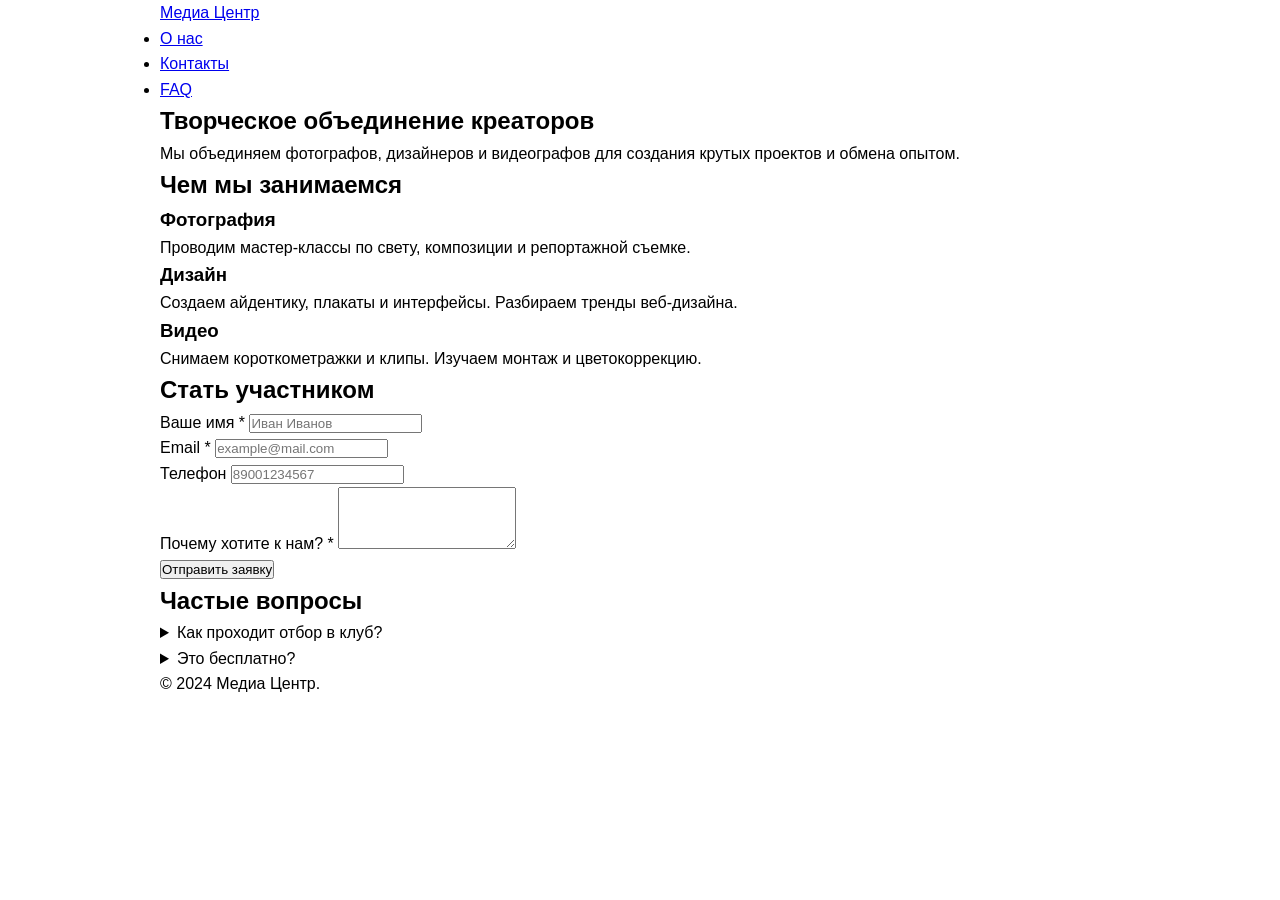
==== index.html @ 7f9949eb "базовый сброс+семантический каркас и базовая структура страницы" ====
<!DOCTYPE html>
<html lang="ru">
<head>
  <meta charset="UTF-8">
  <meta name="viewport" content="width=device-width, initial-scale=1.0">
  <title>Медиа Центр | Объединение фотографов и дизайнеров</title>
  <link rel="stylesheet" href="style.css">
</head>
<body>
  <div class="wrapper">
    <!-- ШАПКА -->
    <header>
      <div class="container nav-wrap">
        <a href="#" class="logo">Медиа Центр</a>
        <nav>
          <ul>
            <li><a href="#about">О нас</a></li>
            <li><a href="#form">Контакты</a></li>
            <li><a href="#faq">FAQ</a></li>
          </ul>
        </nav>
      </div>
    </header>

    <main>
      <!-- ГЛАВНЫЙ БАННЕР -->
      <section class="hero">
        <div class="container">
          <h1>Творческое объединение креаторов</h1>
          <p>Мы объединяем фотографов, дизайнеров и видеографов для создания крутых проектов и обмена опытом.</p>
        </div>
      </section>

      <!-- СЕКЦИЯ "О КЛУБЕ" -->
      <section id="about" class="section container">
        <h2 class="section-title">Чем мы занимаемся</h2>
        <div class="grid">
          <article class="card">
            <h3>Фотография</h3>
            <p>Проводим мастер-классы по свету, композиции и репортажной съемке.</p>
          </article>
          <article class="card">
            <h3>Дизайн</h3>
            <p>Создаем айдентику, плакаты и интерфейсы. Разбираем тренды веб-дизайна.</p>
          </article>
          <article class="card">
            <h3>Видео</h3>
            <p>Снимаем короткометражки и клипы. Изучаем монтаж и цветокоррекцию.</p>
          </article>
        </div>
      </section>

      <!-- СЕКЦИЯ "ФОРМА ОБРАТНОЙ СВЯЗИ" -->
      <section id="form" class="section container">
        <h2 class="section-title">Стать участником</h2>
        <form class="form-box">
          <div class="form-group">
            <label for="user-name">Ваше имя *</label>
            <input type="text" id="user-name" name="name" required minlength="2" placeholder="Иван Иванов">
          </div>
          <div class="form-group">
            <label for="user-email">Email *</label>
            <input type="email" id="user-email" name="email" required placeholder="example@mail.com">
          </div>
          <div class="form-group">
            <label for="user-phone">Телефон</label>
            <input type="tel" id="user-phone" name="phone" pattern="[0-9]{11}" placeholder="89001234567">
          </div>
          <div class="form-group">
            <label for="user-message">Почему хотите к нам? *</label>
            <textarea id="user-message" name="message" rows="4" required></textarea>
          </div>
          <button type="submit" class="btn">Отправить заявку</button>
        </form>
      </section>

      <!-- СЕКЦИЯ "FAQ" -->
      <section id="faq" class="section container">
        <h2 class="section-title">Частые вопросы</h2>
        <details>
          <summary>Как проходит отбор в клуб?</summary>
          <div class="faq-content"><p>Заполните форму и прикрепите портфолио.</p></div>
        </details>
        <details>
          <summary>Это бесплатно?</summary>
          <div class="faq-content"><p>Да, участие и мастер-классы бесплатны.</p></div>
        </details>
      </section>
    </main>

    <!-- ПОДВАЛ -->
    <footer>
      <div class="container">
        <p>&copy; 2024 Медиа Центр.</p>
      </div>
    </footer>
  </div>
</body>
</html>
---- style.css ----
* {
  margin: 0;
  padding: 0;
  box-sizing: border-box;
}

body {
  font-family: Arial, sans-serif;
  line-height: 1.6;
}

.wrapper {
  min-height: 100vh;
  display: flex;
  flex-direction: column;
}

.container {
  max-width: 1000px;
  margin: 0 auto;
  padding: 0 20px;
}
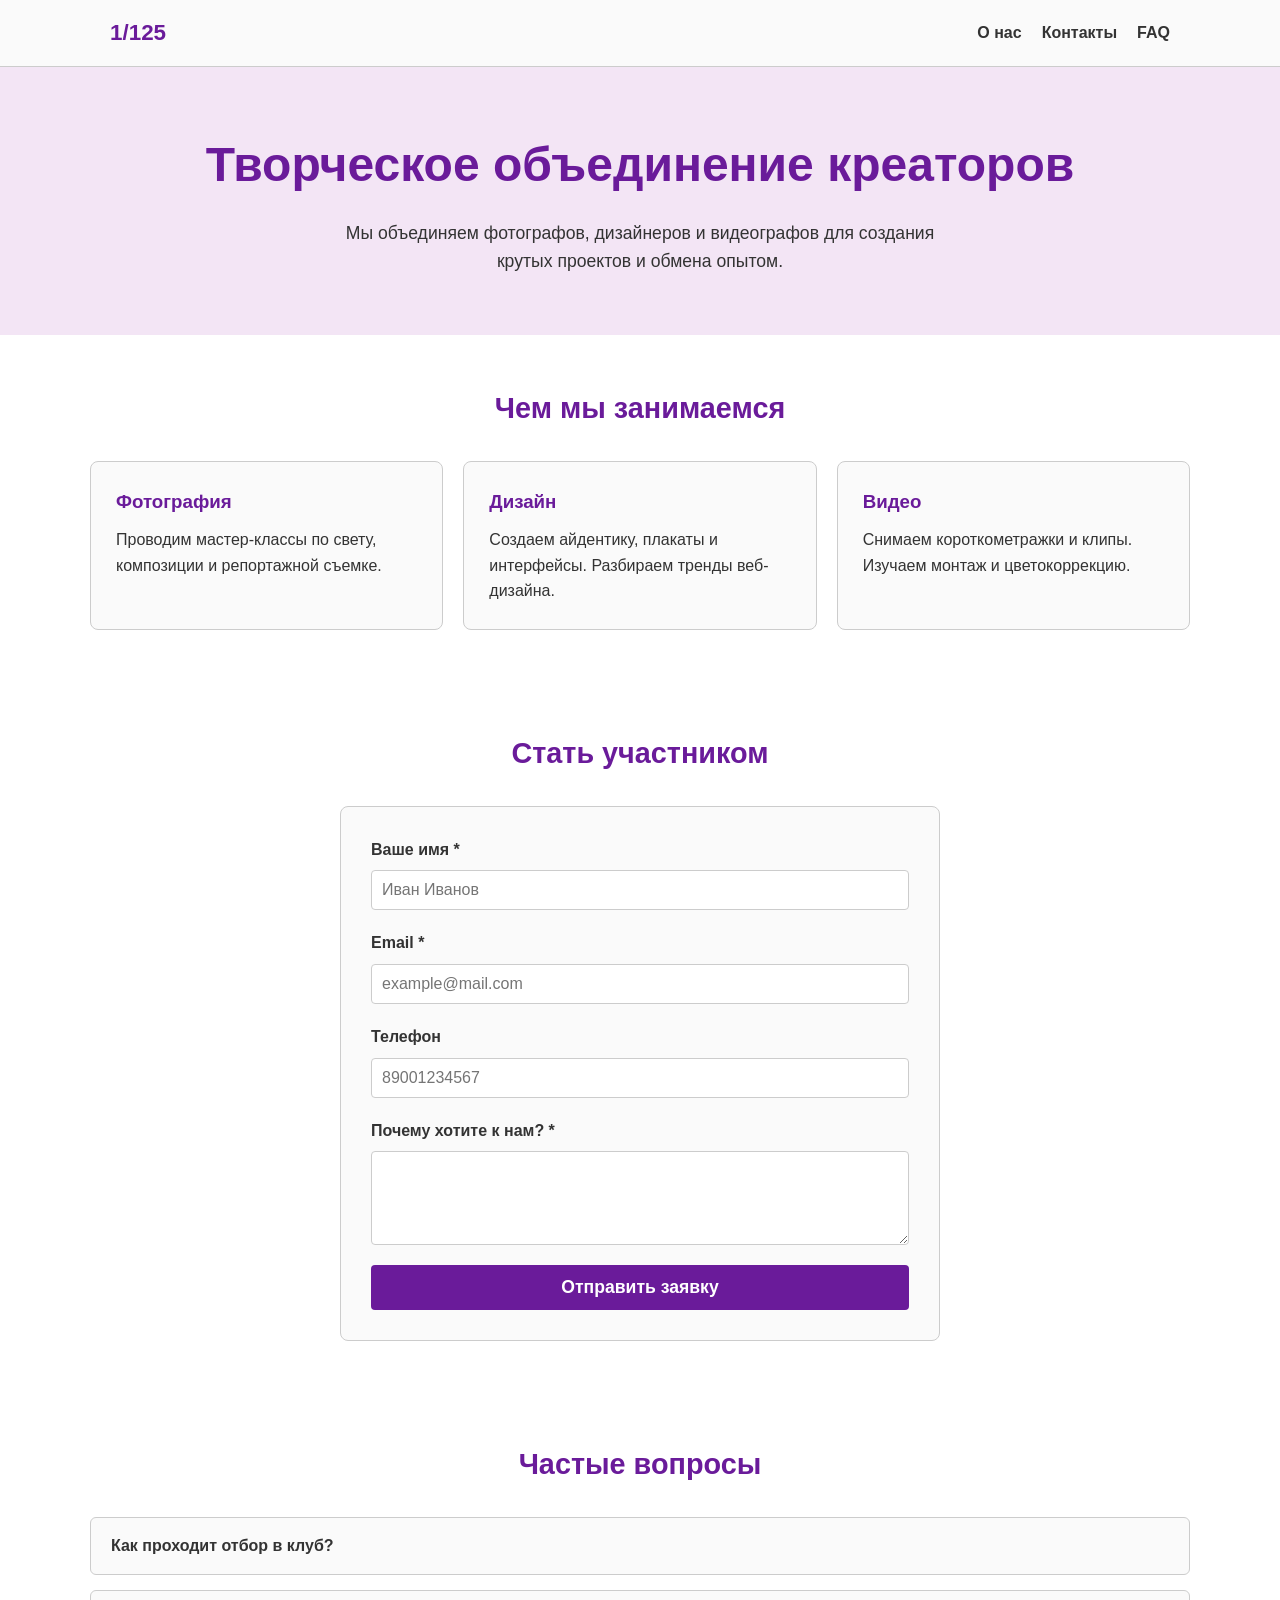
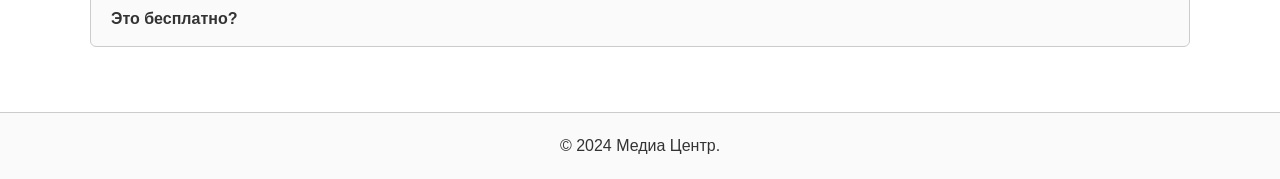
==== commit 3a54d6de: "Стилизован интерфейс, добавлены адаптивные сетки" ====
--- a/index.html
+++ b/index.html
@@ -3,7 +3,7 @@
 <head>
   <meta charset="UTF-8">
   <meta name="viewport" content="width=device-width, initial-scale=1.0">
-  <title>Медиа Центр | Объединение фотографов и дизайнеров</title>
+  <title>1/125 | Объединение фотографов и дизайнеров</title>
   <link rel="stylesheet" href="style.css">
 </head>
 <body>
@@ -11,7 +11,7 @@
     <!-- ШАПКА -->
     <header>
       <div class="container nav-wrap">
-        <a href="#" class="logo">Медиа Центр</a>
+        <a href="#" class="logo">1/125</a>
         <nav>
           <ul>
             <li><a href="#about">О нас</a></li>
--- a/style.css
+++ b/style.css
@@ -1,22 +1,72 @@
-* {
-  margin: 0;
-  padding: 0;
-  box-sizing: border-box;
+/* --- 1. Переменные --- */
+:root {
+  --bg: #ffffff;
+  --text: #333333;
+  --primary: #6a1b9a;
+  --secondary: #f3e5f5;
+  --card-bg: #fafafa;
+  --border: #cccccc;
 }
+
+/* --- 2. Базовые стили --- */
+* { box-sizing: border-box; margin: 0; padding: 0; }
 
 body {
   font-family: Arial, sans-serif;
+  background-color: var(--bg);
+  color: var(--text);
   line-height: 1.6;
 }
 
-.wrapper {
-  min-height: 100vh;
-  display: flex;
-  flex-direction: column;
+.wrapper { display: flex; flex-direction: column; min-height: 100vh; }
+.container { width: 100%; max-width: 1100px; margin: 0 auto; padding: 0 20px; }
+
+/* --- 3. Шапка --- */
+header {
+  background-color: var(--card-bg);
+  border-bottom: 1px solid var(--border);
+  padding: 15px 0;
+  position: sticky;
+  top: 0;
 }
 
-.container {
-  max-width: 1000px;
-  margin: 0 auto;
-  padding: 0 20px;
+.nav-wrap { display: flex; justify-content: space-between; align-items: center; }
+.logo { font-size: 1.4rem; font-weight: bold; color: var(--primary); text-decoration: none; }
+nav ul { list-style: none; display: flex; gap: 20px; }
+nav a { color: var(--text); text-decoration: none; font-weight: bold; }
+nav a:hover { color: var(--primary); }
+
+/* --- 4. Hero-секция --- */
+.hero { background: var(--secondary); padding: 60px 20px; text-align: center; }
+.hero h1 { font-size: clamp(1.8rem, 4vw, 3rem); color: var(--primary); margin-bottom: 15px; }
+.hero p { max-width: 600px; margin: 0 auto; font-size: 1.1rem; }
+
+/* --- 5. Секции и Карточки --- */
+.section { padding: 50px 0; }
+.section-title { text-align: center; font-size: 1.8rem; margin-bottom: 30px; color: var(--primary); }
+
+.grid { display: grid; grid-template-columns: repeat(auto-fit, minmax(280px, 1fr)); gap: 20px; }
+.card { background: var(--card-bg); border: 1px solid var(--border); border-radius: 8px; padding: 25px; }
+.card h3 { margin-bottom: 10px; color: var(--primary); }
+
+/* --- 6. Форма --- */
+.form-box { max-width: 600px; margin: 0 auto; background: var(--card-bg); padding: 30px; border-radius: 8px; border: 1px solid var(--border); }
+.form-group { margin-bottom: 20px; display: flex; flex-direction: column; }
+.form-group label { font-weight: bold; margin-bottom: 8px; }
+input, textarea { padding: 10px; border: 1px solid var(--border); border-radius: 4px; font-family: inherit; font-size: 1rem; }
+.btn { width: 100%; padding: 12px; background: var(--primary); color: #fff; border: none; border-radius: 4px; font-size: 1.1rem; font-weight: bold; cursor: pointer; }
+
+/* --- 7. FAQ --- */
+details { background: var(--card-bg); border: 1px solid var(--border); border-radius: 6px; margin-bottom: 15px; }
+summary { padding: 15px 20px; cursor: pointer; font-weight: bold; list-style: none; }
+summary::-webkit-details-marker { display: none; }
+.faq-content { padding: 0 20px 20px; border-top: 1px solid var(--border); padding-top: 15px; }
+
+/* --- 8. Подвал --- */
+footer { background: var(--card-bg); text-align: center; padding: 20px; margin-top: auto; border-top: 1px solid var(--border); }
+
+/* --- 9. Адаптивность --- */
+@media (max-width: 768px) {
+  .nav-wrap { flex-direction: column; gap: 15px; }
+  nav ul { flex-wrap: wrap; justify-content: center; }
 }
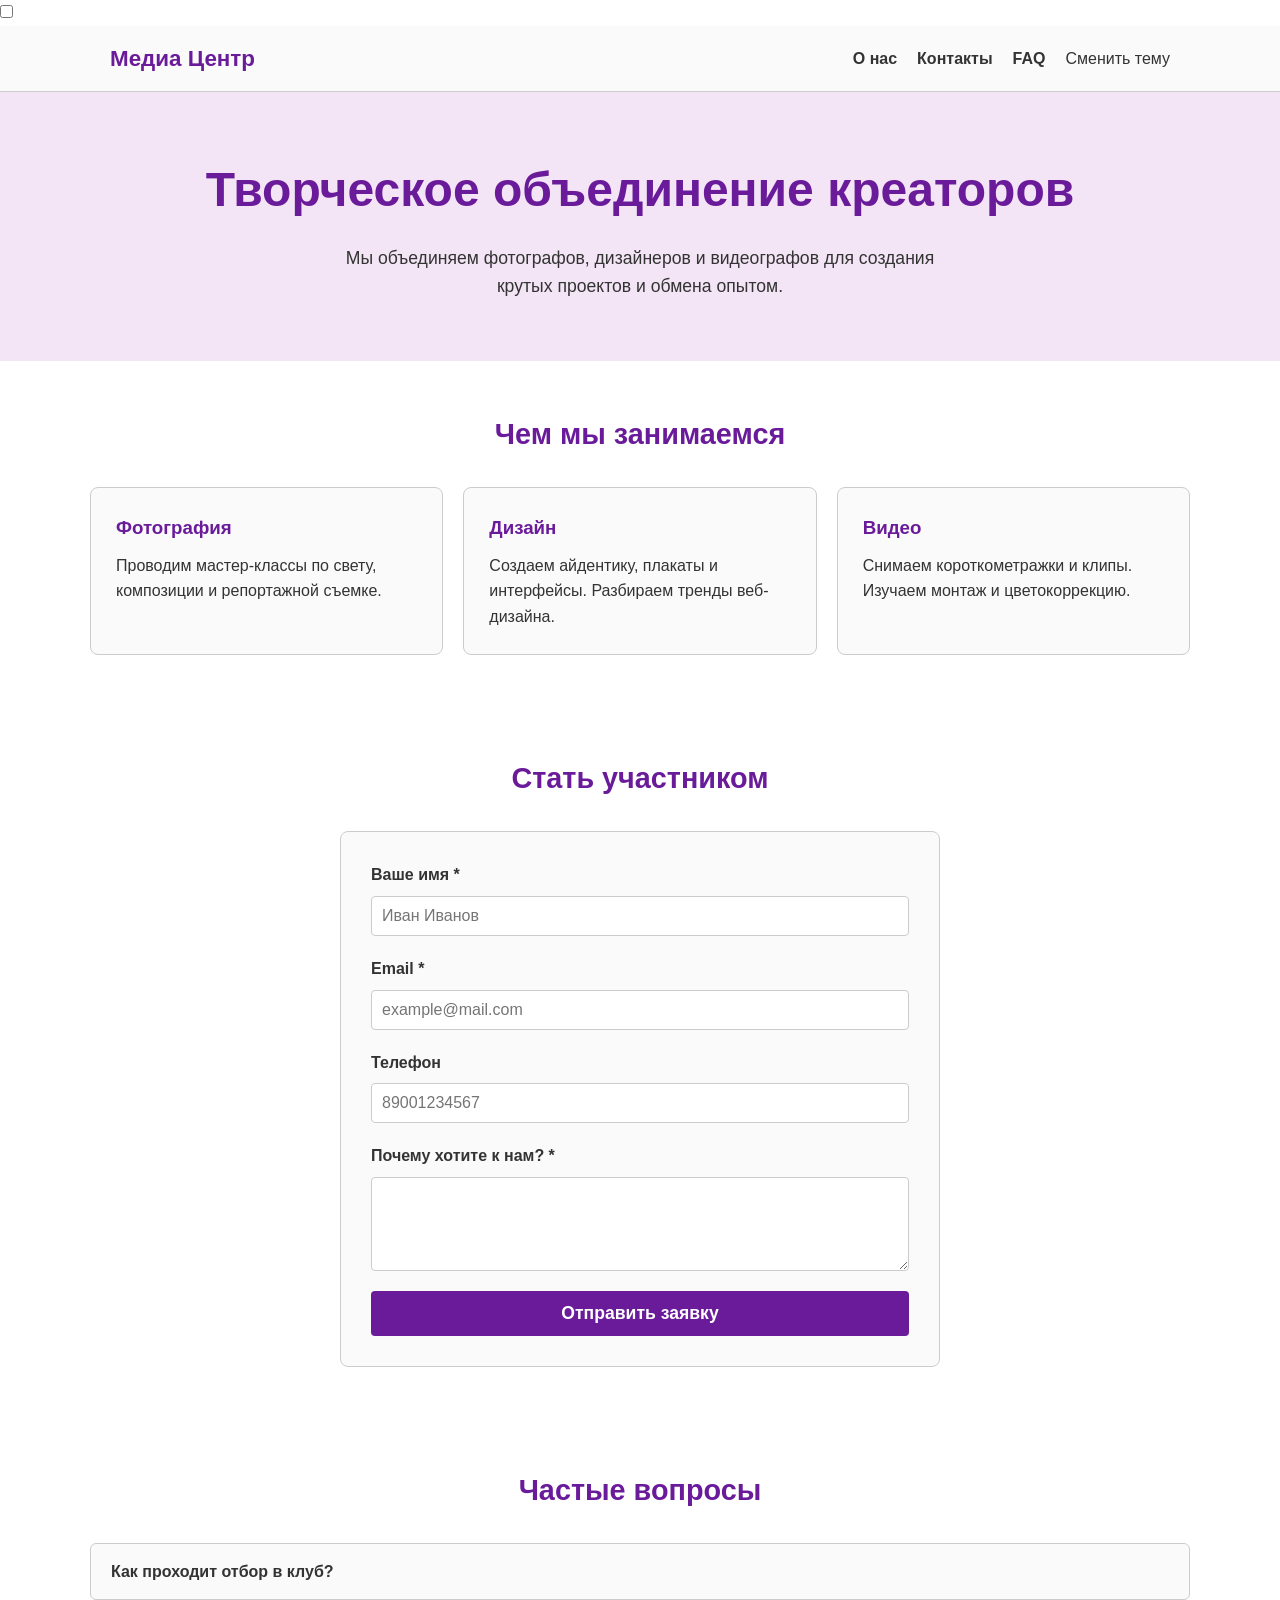
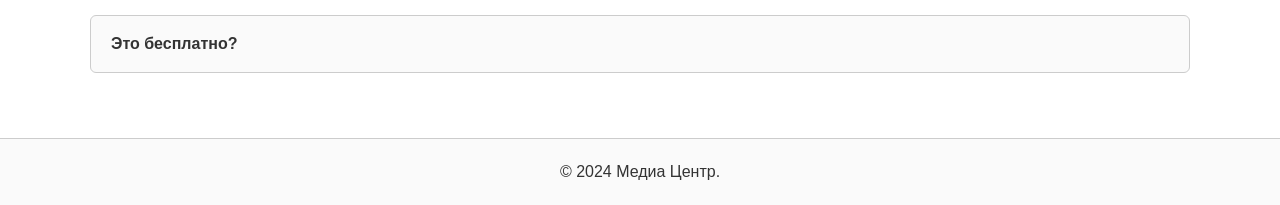
==== commit 3331e406: "кастомизация аккордиона" ====
--- a/index.html
+++ b/index.html
@@ -3,20 +3,27 @@
 <head>
   <meta charset="UTF-8">
   <meta name="viewport" content="width=device-width, initial-scale=1.0">
-  <title>1/125 | Объединение фотографов и дизайнеров</title>
+  <title>Медиа Центр | Объединение фотографов и дизайнеров</title>
   <link rel="stylesheet" href="style.css">
 </head>
 <body>
+  <!-- ДОБАВЛЕНО НА ЭТАПЕ 3: Скрытый чекбокс для темы -->
+  <input type="checkbox" id="theme-toggle">
+
   <div class="wrapper">
     <!-- ШАПКА -->
     <header>
       <div class="container nav-wrap">
-        <a href="#" class="logo">1/125</a>
+        <a href="#" class="logo">Медиа Центр</a>
         <nav>
           <ul>
             <li><a href="#about">О нас</a></li>
             <li><a href="#form">Контакты</a></li>
             <li><a href="#faq">FAQ</a></li>
+            <!-- ДОБАВЛЕНО НА ЭТАПЕ 3: Кнопка переключения темы -->
+            <li>
+              <label for="theme-toggle" class="theme-label" tabindex="0">Сменить тему</label>
+            </li>
           </ul>
         </nav>
       </div>
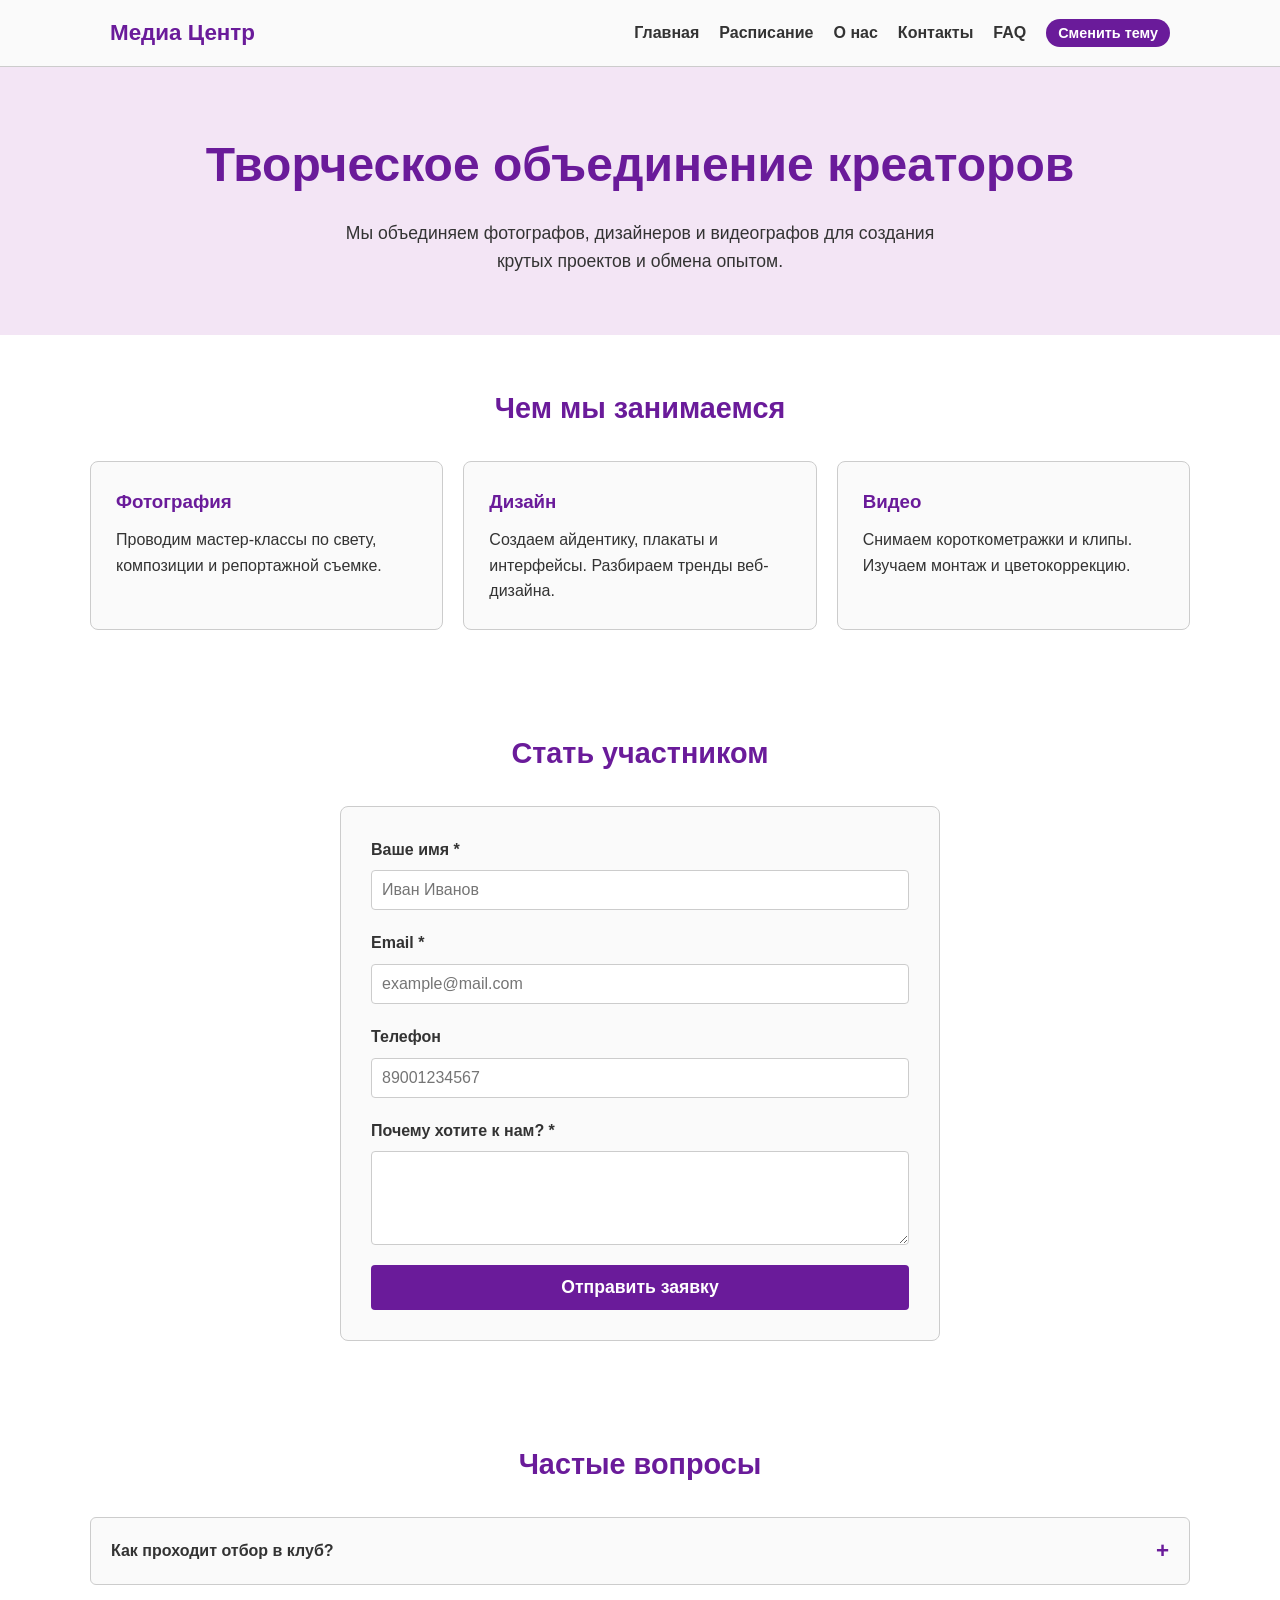
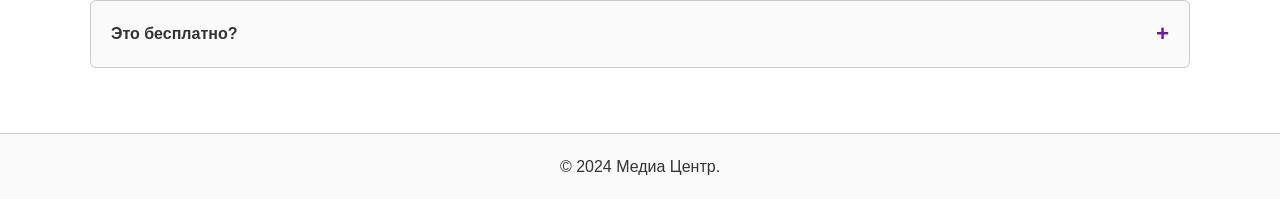
==== commit 30281d90: "Завершённая версия" ====
--- a/index.html
+++ b/index.html
@@ -12,22 +12,24 @@
 
   <div class="wrapper">
     <!-- ШАПКА -->
-    <header>
-      <div class="container nav-wrap">
-        <a href="#" class="logo">Медиа Центр</a>
-        <nav>
-          <ul>
-            <li><a href="#about">О нас</a></li>
-            <li><a href="#form">Контакты</a></li>
-            <li><a href="#faq">FAQ</a></li>
-            <!-- ДОБАВЛЕНО НА ЭТАПЕ 3: Кнопка переключения темы -->
-            <li>
-              <label for="theme-toggle" class="theme-label" tabindex="0">Сменить тему</label>
-            </li>
-          </ul>
-        </nav>
-      </div>
-    </header>
+   <!-- ШАПКА -->
+<header>
+  <div class="container nav-wrap">
+    <a href="#" class="logo">Медиа Центр</a>
+    <nav>
+      <ul>
+        <li><a href="index.html">Главная</a></li> <!-- или оставить # для текущей -->
+        <li><a href="schedule.html">Расписание</a></li> <!-- ДОБАВЛЕНО -->
+        <li><a href="#about">О нас</a></li>
+        <li><a href="#form">Контакты</a></li>
+        <li><a href="#faq">FAQ</a></li>
+        <li>
+          <label for="theme-toggle" class="theme-label" tabindex="0">Сменить тему</label>
+        </li>
+      </ul>
+    </nav>
+  </div>
+</header>
 
     <main>
       <!-- ГЛАВНЫЙ БАННЕР -->
--- a/style.css
+++ b/style.css
@@ -1,4 +1,9 @@
-/* --- 1. Переменные --- */
+* {
+  box-sizing: border-box;
+  margin: 0;
+  padding: 0;
+}
+
 :root {
   --bg: #ffffff;
   --text: #333333;
@@ -8,65 +13,404 @@
   --border: #cccccc;
 }
 
-/* --- 2. Базовые стили --- */
-* { box-sizing: border-box; margin: 0; padding: 0; }
+
+#theme-toggle:checked ~ .wrapper {
+  --bg: #121212;
+  --text: #e0e0e0;
+  --primary: #ce93d8;
+  --secondary: #4a148c;
+  --card-bg: #1e1e1e;
+  --border: #444444;
+}
 
 body {
   font-family: Arial, sans-serif;
   background-color: var(--bg);
   color: var(--text);
   line-height: 1.6;
-}
-
-.wrapper { display: flex; flex-direction: column; min-height: 100vh; }
-.container { width: 100%; max-width: 1100px; margin: 0 auto; padding: 0 20px; }
-
-/* --- 3. Шапка --- */
+  /* Этап 4: Плавная смена темы */
+  transition: background-color 0.3s, color 0.3s;
+}
+
+.wrapper {
+  display: flex;
+  flex-direction: column;
+  min-height: 100vh;
+}
+
+.container {
+  width: 100%;
+  max-width: 1100px;
+  margin: 0 auto;
+  padding: 0 20px;
+}
+
 header {
   background-color: var(--card-bg);
   border-bottom: 1px solid var(--border);
   padding: 15px 0;
   position: sticky;
   top: 0;
-}
-
-.nav-wrap { display: flex; justify-content: space-between; align-items: center; }
-.logo { font-size: 1.4rem; font-weight: bold; color: var(--primary); text-decoration: none; }
-nav ul { list-style: none; display: flex; gap: 20px; }
-nav a { color: var(--text); text-decoration: none; font-weight: bold; }
-nav a:hover { color: var(--primary); }
-
-/* --- 4. Hero-секция --- */
-.hero { background: var(--secondary); padding: 60px 20px; text-align: center; }
-.hero h1 { font-size: clamp(1.8rem, 4vw, 3rem); color: var(--primary); margin-bottom: 15px; }
-.hero p { max-width: 600px; margin: 0 auto; font-size: 1.1rem; }
-
-/* --- 5. Секции и Карточки --- */
-.section { padding: 50px 0; }
-.section-title { text-align: center; font-size: 1.8rem; margin-bottom: 30px; color: var(--primary); }
-
-.grid { display: grid; grid-template-columns: repeat(auto-fit, minmax(280px, 1fr)); gap: 20px; }
-.card { background: var(--card-bg); border: 1px solid var(--border); border-radius: 8px; padding: 25px; }
-.card h3 { margin-bottom: 10px; color: var(--primary); }
-
-/* --- 6. Форма --- */
-.form-box { max-width: 600px; margin: 0 auto; background: var(--card-bg); padding: 30px; border-radius: 8px; border: 1px solid var(--border); }
-.form-group { margin-bottom: 20px; display: flex; flex-direction: column; }
-.form-group label { font-weight: bold; margin-bottom: 8px; }
-input, textarea { padding: 10px; border: 1px solid var(--border); border-radius: 4px; font-family: inherit; font-size: 1rem; }
-.btn { width: 100%; padding: 12px; background: var(--primary); color: #fff; border: none; border-radius: 4px; font-size: 1.1rem; font-weight: bold; cursor: pointer; }
-
-/* --- 7. FAQ --- */
-details { background: var(--card-bg); border: 1px solid var(--border); border-radius: 6px; margin-bottom: 15px; }
-summary { padding: 15px 20px; cursor: pointer; font-weight: bold; list-style: none; }
-summary::-webkit-details-marker { display: none; }
-.faq-content { padding: 0 20px 20px; border-top: 1px solid var(--border); padding-top: 15px; }
-
-/* --- 8. Подвал --- */
-footer { background: var(--card-bg); text-align: center; padding: 20px; margin-top: auto; border-top: 1px solid var(--border); }
-
-/* --- 9. Адаптивность --- */
+  z-index: 10;
+}
+
+.nav-wrap {
+  display: flex;
+  justify-content: space-between;
+  align-items: center;
+}
+
+.logo {
+  font-size: 1.4rem;
+  font-weight: bold;
+  color: var(--primary);
+  text-decoration: none;
+}
+
+nav ul {
+  list-style: none;
+  display: flex;
+  gap: 20px;
+  align-items: center;
+}
+
+nav a {
+  color: var(--text);
+  text-decoration: none;
+  font-weight: bold;
+  /* Этап 4: Плавный ховер */
+  transition: color 0.3s;
+}
+
+nav a:hover {
+  color: var(--primary);
+}
+
+
+#theme-toggle {
+  display: none;
+}
+
+.theme-label {
+  background: var(--primary);
+  color: #fff;
+  padding: 6px 12px;
+  border-radius: 20px;
+  cursor: pointer;
+  font-weight: bold;
+  font-size: 0.9rem;
+  user-select: none;
+}
+
+
+.hero {
+  background: var(--secondary);
+  padding: 60px 20px;
+  text-align: center;
+}
+
+.hero h1 {
+  font-size: clamp(1.8rem, 4vw, 3rem);
+  color: var(--primary);
+  margin-bottom: 15px;
+}
+
+.hero p {
+  max-width: 600px;
+  margin: 0 auto;
+  font-size: 1.1rem;
+}
+
+.section {
+  padding: 50px 0;
+}
+
+.section-title {
+  text-align: center;
+  font-size: 1.8rem;
+  margin-bottom: 30px;
+  color: var(--primary);
+}
+
+.grid {
+  display: grid;
+  grid-template-columns: repeat(auto-fit, minmax(280px, 1fr));
+  gap: 20px;
+}
+
+.card {
+  background: var(--card-bg);
+  border: 1px solid var(--border);
+  border-radius: 8px;
+  padding: 25px;
+  /* Этап 4: Плавность карточек */
+  transition: transform 0.2s, box-shadow 0.2s;
+}
+
+/* Этап 4: Hover-эффект карточек */
+.card:hover {
+  transform: translateY(-5px);
+  box-shadow: 0 5px 15px rgba(0, 0, 0, 0.1);
+}
+
+.card h3 {
+  margin-bottom: 10px;
+  color: var(--primary);
+}
+
+
+.form-box {
+  max-width: 600px;
+  margin: 0 auto;
+  background: var(--card-bg);
+  padding: 30px;
+  border-radius: 8px;
+  border: 1px solid var(--border);
+}
+
+.form-group {
+  margin-bottom: 20px;
+  display: flex;
+  flex-direction: column;
+}
+
+.form-group label {
+  font-weight: bold;
+  margin-bottom: 8px;
+}
+
+input,
+textarea {
+  padding: 10px;
+  border: 1px solid var(--border);
+  border-radius: 4px;
+  font-family: inherit;
+  font-size: 1rem;
+  /* Этап 4: Фон полей берется из темы */
+  background: var(--bg);
+  color: var(--text);
+}
+
+.btn {
+  width: 100%;
+  padding: 12px;
+  background: var(--primary);
+  color: #fff;
+  border: none;
+  border-radius: 4px;
+  font-size: 1.1rem;
+  font-weight: bold;
+  cursor: pointer;
+  /* Этап 4: Плавный ховер */
+  transition: opacity 0.3s;
+}
+
+.btn:hover {
+  opacity: 0.9;
+}
+
+
+input:focus:invalid,
+textarea:focus:invalid {
+  border-color: #e53935;
+  outline: none;
+  box-shadow: 0 0 5px rgba(229, 57, 53, 0.3);
+}
+
+input:focus:valid,
+textarea:focus:valid {
+  border-color: #43a047;
+  outline: none;
+}
+
+
+details {
+  background: var(--card-bg);
+  border: 1px solid var(--border);
+  border-radius: 6px;
+  margin-bottom: 15px;
+}
+
+summary {
+  padding: 15px 20px;
+  cursor: pointer;
+  font-weight: bold;
+  list-style: none;
+  /* Этап 3: Выравнивание для плюса/минуса */
+  display: flex;
+  justify-content: space-between;
+  align-items: center;
+}
+
+summary::-webkit-details-marker {
+  display: none;
+}
+
+/* Этап 3: Кастомный маркер */
+summary::after {
+  content: '+';
+  font-size: 1.4rem;
+  color: var(--primary);
+  font-weight: bold;
+}
+
+details[open] summary::after {
+  content: '−';
+}
+
+.faq-content {
+  padding: 0 20px 20px;
+  border-top: 1px solid var(--border);
+  padding-top: 15px;
+}
+
+
+footer {
+  background: var(--card-bg);
+  text-align: center;
+  padding: 20px;
+  margin-top: auto;
+  border-top: 1px solid var(--border);
+}
+
+
+
+/* Скрываем радиокнопки */
+.filter-radio {
+  display: none;
+}
+
+/* Меню фильтров */
+.filter-menu {
+  display: flex;
+  justify-content: center;
+  gap: 10px;
+  margin-bottom: 30px;
+  flex-wrap: wrap;
+}
+
+.filter-label {
+  padding: 8px 18px;
+  background: var(--card-bg);
+  border: 2px solid var(--primary);
+  border-radius: 20px;
+  cursor: pointer;
+  font-weight: bold;
+  transition: background 0.3s, color 0.3s;
+}
+
+.filter-label:hover {
+  background: var(--secondary);
+}
+
+/* Активный фильтр */
+.filter-radio:checked + .filter-label {
+  background: var(--primary);
+  color: #fff;
+}
+
+/* Логика фильтрации */
+#f-all:checked ~ .grid .card {
+  display: block;
+}
+
+#f-photo:checked ~ .grid .card:not(.photo) {
+  display: none;
+}
+
+#f-design:checked ~ .grid .card:not(.design) {
+  display: none;
+}
+
+#f-video:checked ~ .grid .card:not(.video) {
+  display: none;
+}
+
+
+.modal {
+  display: none;
+  position: fixed;
+  top: 0;
+  left: 0;
+  width: 100%;
+  height: 100%;
+  background: rgba(0, 0, 0, 0.75);
+  justify-content: center;
+  align-items: center;
+  z-index: 100;
+}
+
+/* Открытие по :target */
+.modal:target {
+  display: flex;
+}
+
+.modal-box {
+  background: var(--bg);
+  color: var(--text);
+  padding: 30px;
+  border-radius: 8px;
+  max-width: 450px;
+  width: 90%;
+  position: relative;
+  border: 2px solid var(--primary);
+}
+
+.modal-box h3 {
+  color: var(--primary);
+  margin-bottom: 15px;
+}
+
+.close {
+  position: absolute;
+  top: 10px;
+  right: 15px;
+  font-size: 1.8rem;
+  color: var(--text);
+  text-decoration: none;
+  font-weight: bold;
+  line-height: 1;
+}
+
+.close:hover {
+  color: var(--primary);
+}
+
+
+a:focus-visible,
+label:focus-visible,
+button:focus-visible {
+  outline: 3px solid #ff9800;
+  outline-offset: 2px;
+}
+
+
 @media (max-width: 768px) {
-  .nav-wrap { flex-direction: column; gap: 15px; }
-  nav ul { flex-wrap: wrap; justify-content: center; }
+  .nav-wrap {
+    flex-direction: column;
+    gap: 15px;
+  }
+  nav ul {
+    flex-wrap: wrap;
+    justify-content: center;
+  }
+}
+
+/* Этап 5: Маленькие экраны (360px) */
+@media (max-width: 480px) {
+  .hero {
+    padding: 40px 15px;
+  }
+  .form-box {
+    padding: 20px 15px;
+  }
+  .section {
+    padding: 30px 0;
+  }
+  .section-title {
+    font-size: 1.5rem;
+  }
+  .card {
+    padding: 15px;
+  }
 }
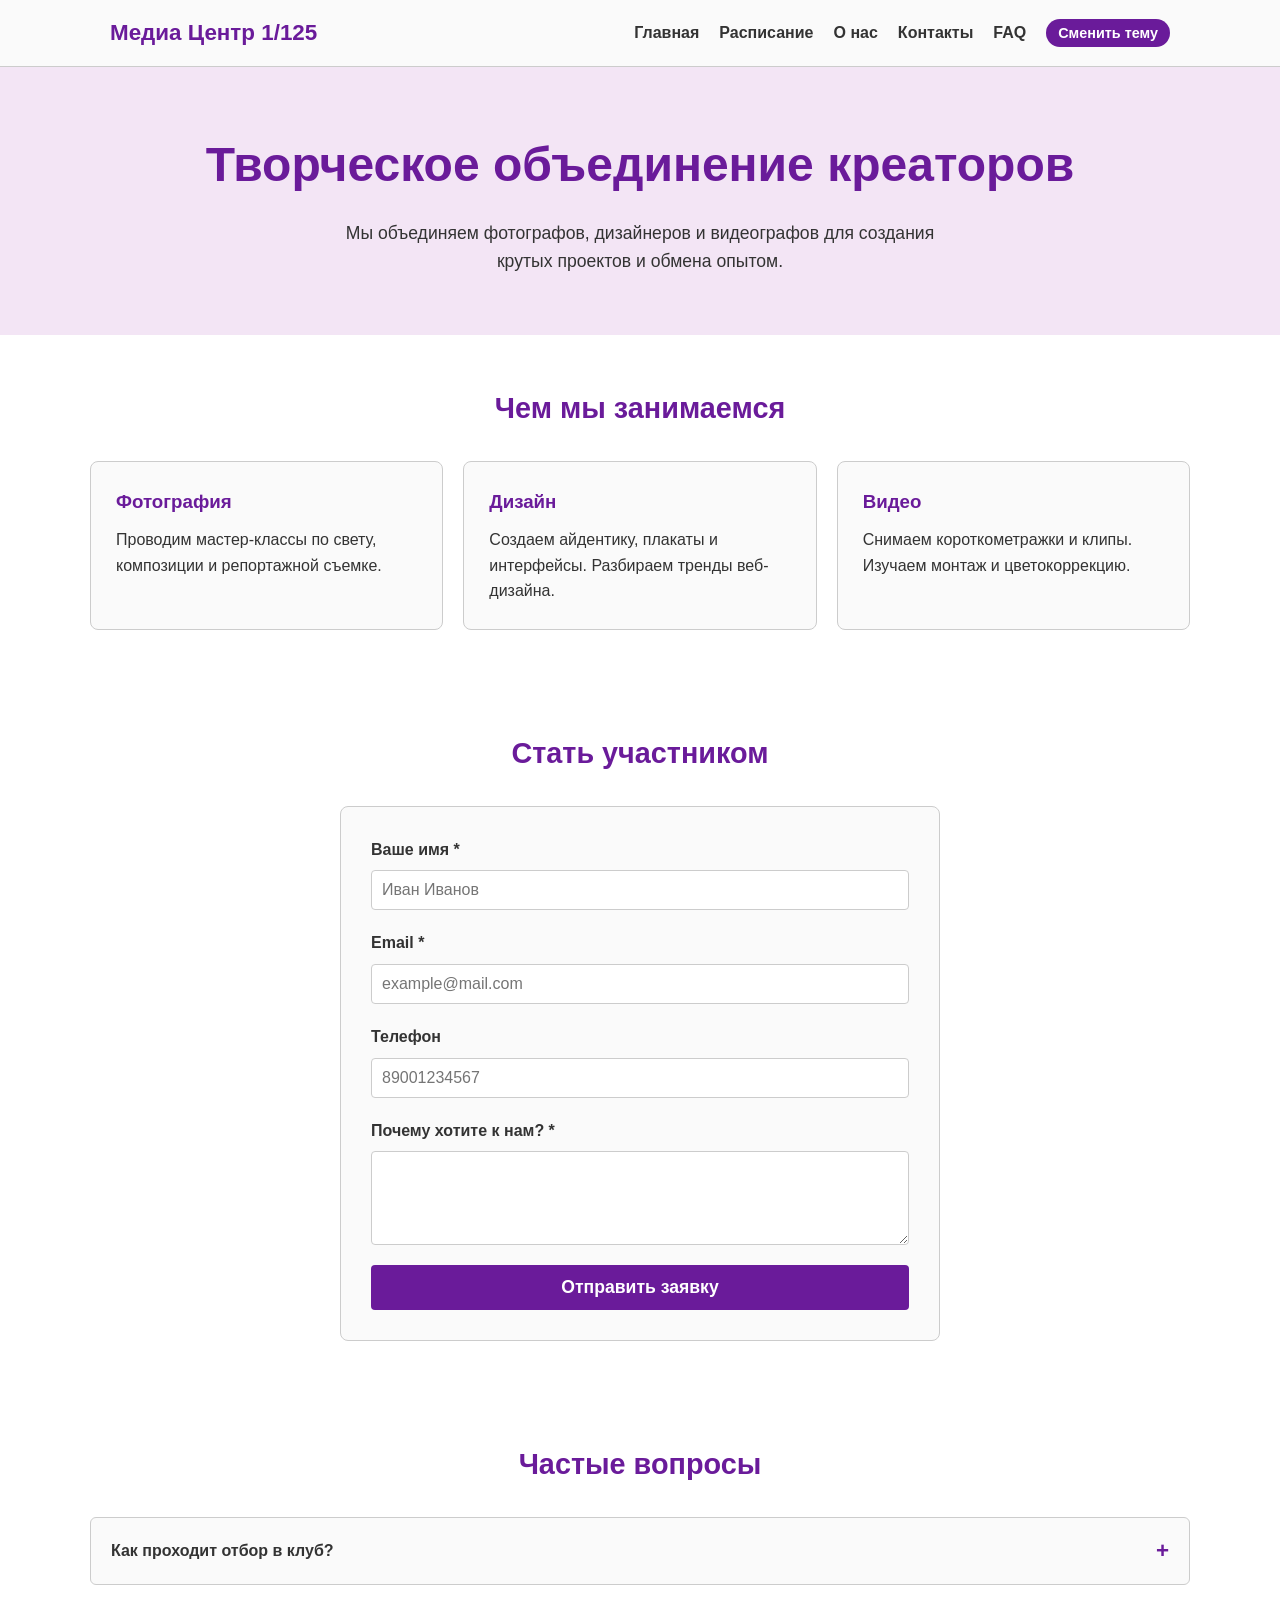
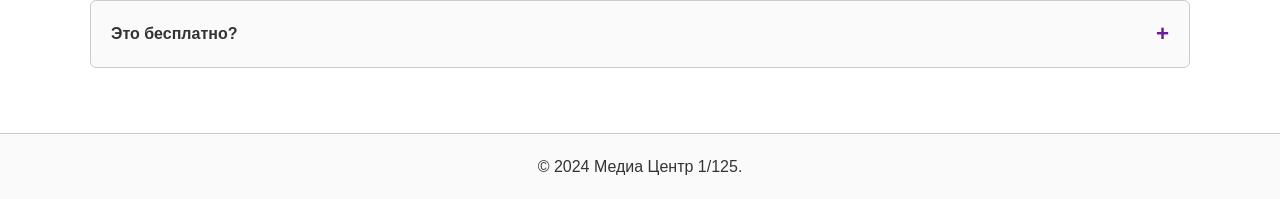
==== commit 20db2304: "Изменено название" ====
--- a/index.html
+++ b/index.html
@@ -3,7 +3,7 @@
 <head>
   <meta charset="UTF-8">
   <meta name="viewport" content="width=device-width, initial-scale=1.0">
-  <title>Медиа Центр | Объединение фотографов и дизайнеров</title>
+  <title>Медиа Центр 1/125 | Объединение фотографов и дизайнеров</title>
   <link rel="stylesheet" href="style.css">
 </head>
 <body>
@@ -15,7 +15,7 @@
    <!-- ШАПКА -->
 <header>
   <div class="container nav-wrap">
-    <a href="#" class="logo">Медиа Центр</a>
+    <a href="#" class="logo">Медиа Центр 1/125</a>
     <nav>
       <ul>
         <li><a href="index.html">Главная</a></li> <!-- или оставить # для текущей -->
@@ -100,7 +100,7 @@
     <!-- ПОДВАЛ -->
     <footer>
       <div class="container">
-        <p>&copy; 2024 Медиа Центр.</p>
+        <p>&copy; 2024 Медиа Центр 1/125.</p>
       </div>
     </footer>
   </div>
